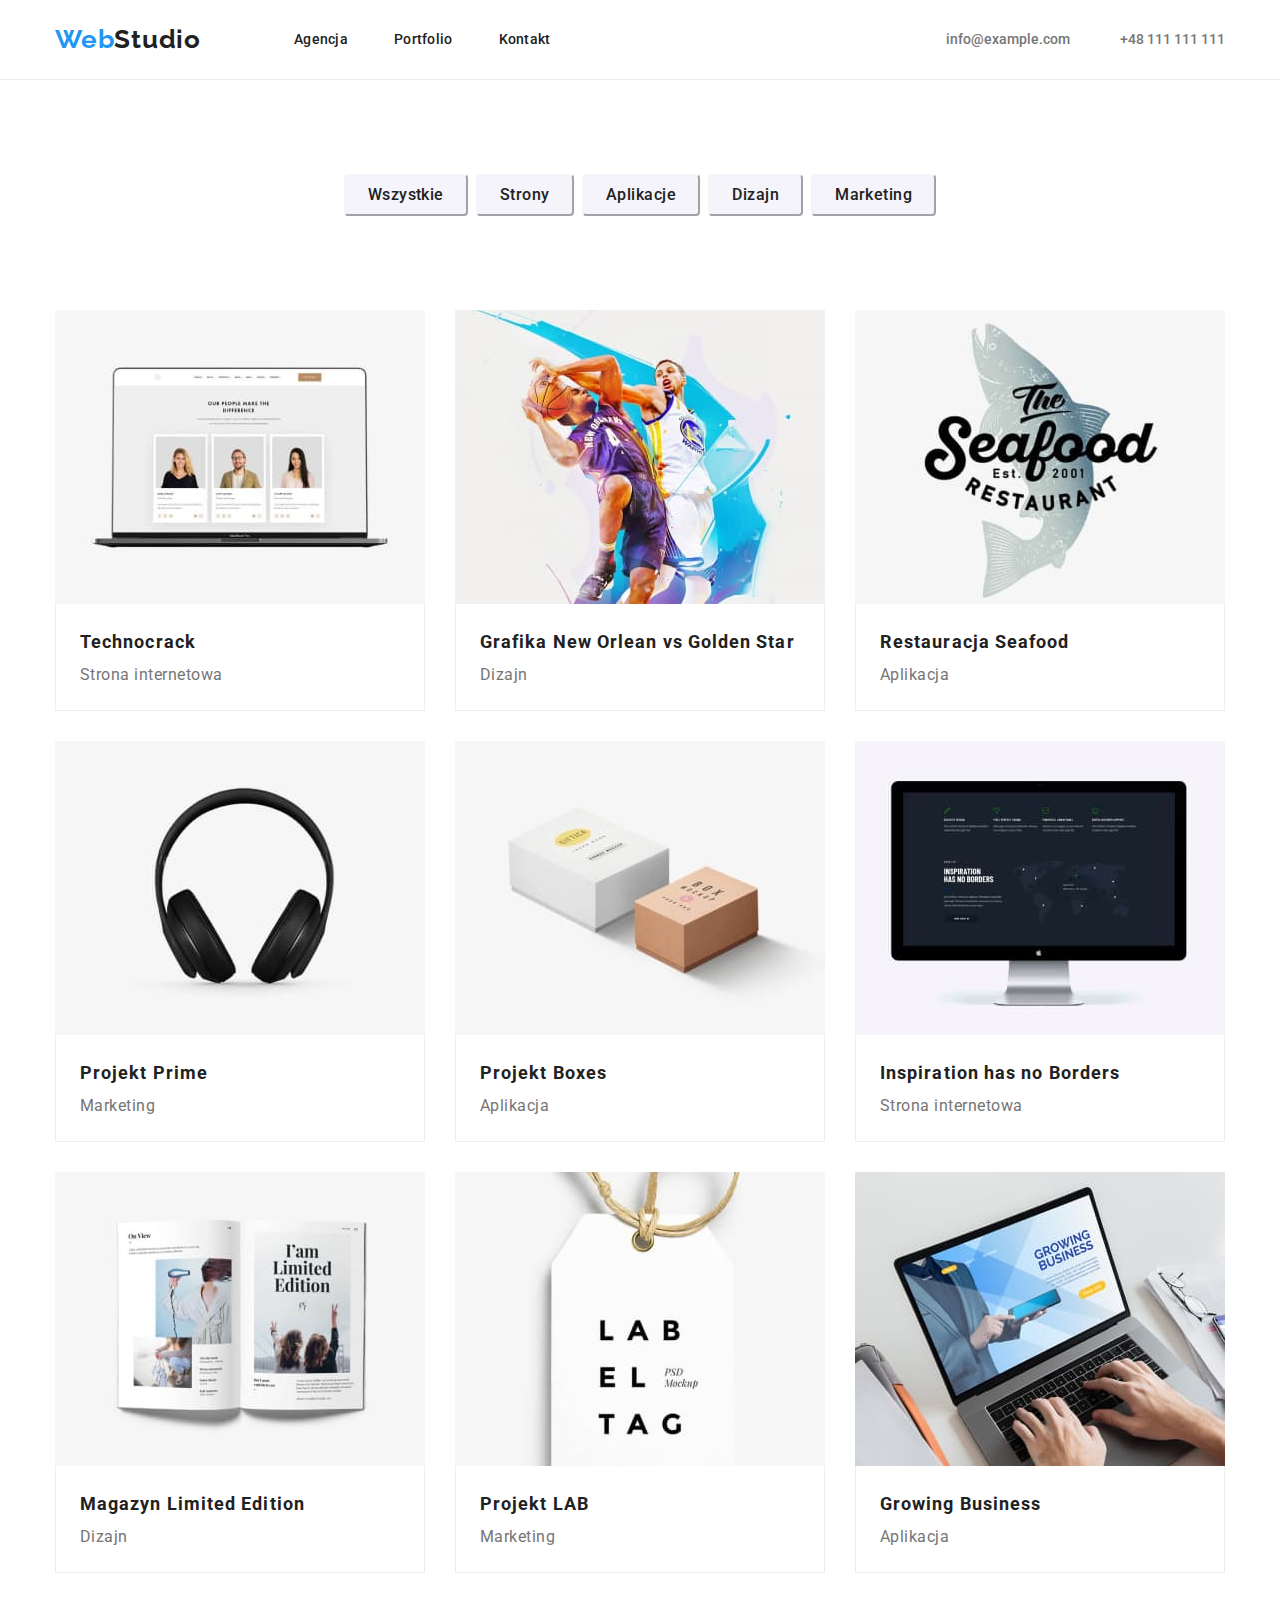
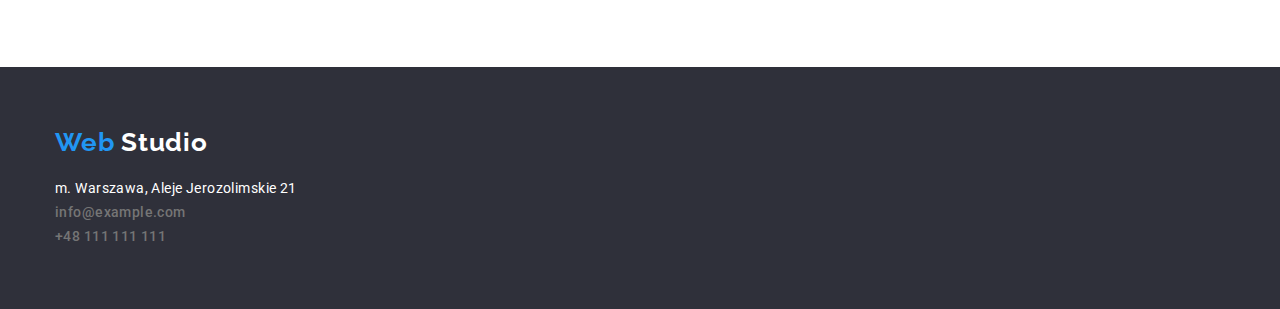
==== portfolio.html @ 1663e6a1 "Base of homework #4" ====
<!DOCTYPE html>
<html lang="pl">
  <head>
    <meta charset="UTF-8" />
    <meta http-equiv="X-UA-Compatible" content="IE=edge" />
    <meta name="viewport" content="width=device-width, initial-scale=1.0" />
    <title>Portfolio</title>
    <link rel="preconnect" href="https://fonts.googleapis.com" />
    <link rel="preconnect" href="https://fonts.gstatic.com" crossorigin />
    <link
      href="https://fonts.googleapis.com/css2?family=Raleway:wght@700&family=Roboto:wght@400;500;700;900&display=swap"
      rel="stylesheet"
    />
    <link
      rel="stylesheet"
      href="https://cdnjs.cloudflare.com/ajax/libs/modern-normalize/1.1.0/modern-normalize.min.css"
    />
    <link rel="stylesheet" href="./css/styles.css" />
  </head>
  <body>
    <header>
      <div class="container">
      <div class="menu-nav">
        <nav>
        <a href="./index.html" class="logo"
          >Web<span class="logo-1">Studio</span></a
        >
          <div>
            <ul class="header-link hl1">
              <li>
                <a href="./index.html" class="menu-nav-link">Agencja</a>
              </li>
              <li>
                <a href="./portfolio.html" class="menu-nav-link">Portfolio</a>
              </li>
              <li><a href="/" class="menu-nav-link">Kontakt</a></li>
            </ul>
          </div>
        </nav>
        <ul class="header-link hl2">
          <li>
            <a href="info@example.com" class="link">info@example.com</a>
          </li>
          <li>
            <a href="tel:+48111111111" class="link">+48 111 111 111</a>
          </li>
        </ul>
      </div>
    </header>
    <div class="container">
      <ul class="ul-button">
        <li>
          <button class="portfolio-button" type="button">Wszystkie</button>
        </li>
        <li>
          <button class="portfolio-button" type="button">Strony</button>
        </li>
        <li>
          <button class="portfolio-button" type="button">Aplikacje</button>
        </li>
        <li>
          <button class="portfolio-button" type="button">Dizajn</button>
        </li>
        <li>
          <button class="portfolio-button" type="button">Marketing</button>
        </li>
      </ul>
    </div>
    <section class="section">
      <div class="container">
        <ul class="ul-main-portfolio">
          <li class="li-main-portfolio">
            <img
              src="./images/Technocrack.jpg"
              alt="Strona internetowa Technocrack"
              width="370"
              height="294"
            />
            <div class="border-main-portfolio">
              <h3 class="portfolio-h3">Technocrack</h3>
              <p class="portfolio-p">Strona internetowa</p>
            </div>
          </li>
          <li class="li-main-portfolio">
            <img
              src="./images/GrafikaNewOrleavsGoldenStar.jpg"
              alt="Grafika zespołów New Orlean vs Golden Star"
              width="370"
              height="294"
            />
            <div class="border-main-portfolio">
              <h3 class="portfolio-h3">Grafika New Orlean vs Golden Star</h3>
              <p class="portfolio-p">Dizajn</p>
            </div>
          </li>
          <li class="li-main-portfolio">
            <img
              src="./images/RestauracjaSeafood.jpg"
              alt="Aplikacja Restauracji Seafood"
              width="370"
              height="294"
            />
            <div class="border-main-portfolio">
              <h3 class="portfolio-h3">Restauracja Seafood</h3>
              <p class="portfolio-p">Aplikacja</p>
            </div>
          </li>
          <li class="li-main-portfolio">
            <img
              src="./images/ProjektPrime.jpg"
              alt="Słuchawki nauszne"
              width="370"
              height="294"
            />
            <div class="border-main-portfolio">
              <h3 class="portfolio-h3">Projekt Prime</h3>
              <p class="portfolio-p">Marketing</p>
            </div>
          </li>
          <li class="li-main-portfolio">
            <img
              src="./images/ProjektBoxes.jpg"
              alt="Dwa kartoniki"
              width="370"
              height="294"
            />
            <div class="border-main-portfolio">
              <h3 class="portfolio-h3">Projekt Boxes</h3>
              <p class="portfolio-p">Aplikacja</p>
            </div>
          </li>
          <li class="li-main-portfolio">
            <img
              src="./images/InspirationhasnoBorders.jpg"
              alt="Strona internetowa Inspiration has no Borders"
              width="370"
              height="294"
            />
            <div class="border-main-portfolio">
              <h3 class="portfolio-h3">Inspiration has no Borders</h3>
              <p class="portfolio-p">Strona internetowa</p>
            </div>
          </li>
          <li class="li-main-portfolio">
            <img
              src="./images/MagazynLimitedEdition.jpg"
              alt="Wnetrze Magazynu Limited Edition"
              width="370"
              height="294"
            />
            <div class="border-main-portfolio">
              <h3 class="portfolio-h3">Magazyn Limited Edition</h3>
              <p class="portfolio-p">Dizajn</p>
            </div>
          </li>
          <li class="li-main-portfolio">
            <img
              src="./images/ProjektLAB.jpg"
              alt="Zawieszka LABEL TAG"
              width="370"
              height="294"
            />
            <div class="border-main-portfolio">
              <h3 class="portfolio-h3">Projekt LAB</h3>
              <p class="portfolio-p">Marketing</p>
            </div>
          </li>
          <li class="li-main-portfolio">
            <img
              src="./images/GrowingBusiness.jpg"
              alt="Aplikacja Growing Business"
              width="370"
              height="294"
            />
            <div class="border-main-portfolio">
              <h3 class="portfolio-h3">Growing Business</h3>
              <p class="portfolio-p">Aplikacja</p>
            </div>
          </li>
        </ul>
      </div>
    </section>
    <footer>
      <div class="footer">
        <div class="container">
          <div>
            <div class="footer-logo">
              <a href="./index.html" class="logo"
                >Web<span class="logo-2"> Studio</span></a
              >
            </div>
            <div>
              <address class="address">
                m. Warszawa, Aleje Jerozolimskie 21<br />
                <ul>
                  <li>
                    <a href="info@example.com" class="link">info@example.com</a>
                  </li>
                  <li>
                    <a href="tel:+48111111111" class="link">+48 111 111 111</a>
                  </li>
                </ul>
              </address>
            </div>
          </div>
        </div>
      </div>
    </footer>
  </body>
</html>
---- css/styles.css ----
:root {
  --main-color: #212121;
  --accent-color: #2196f3;
  --less-i-tex: #757575;
  --background: #ffffff;
  --portfolio-button: #f5f4fa;
}

* {
  margin: 0;
  padding: 0;
}

body {
  font-family: "Roboto", sans-serif;
  color: var(--main-color);
  background: var(--background);
}

.container {
  box-sizing: border-box;
  max-width: 1200px;
  padding: 0 15px;
  display: flex;
  width: 100%;
  margin: 0 auto;
}

.section {
  padding-top: 94px;
  padding-bottom: 94px;
}

header {
  padding-top: 24px;
  padding-bottom: 25px;
  border-bottom: 1px solid #ececec;
}

.menu-nav {
  width: 100%;
  display: flex;
  justify-content: space-between;
  align-items: center;
}

nav {
  display: flex;
  align-items: center;
}

.header-link {
  display: flex;
  align-items: center;
  padding: 0;
  flex-grow: 0;
}

.hl1 {
  gap: 46px;
  flex-grow: 3;
  justify-content: flex-start;
}

.hl2 {
  gap: 50px;
  flex-grow: 0;
  justify-content: flex-end;
}
.menu-nav-link {
  text-decoration: none;
  color: var(--main-color);
  font-size: 14px;
  line-height: 1.17;
  font-weight: 500;
  letter-spacing: 0.02em;
}

.menu-nav-link:hover,
.menu-nav-link:focus {
  color: var(--accent-color);
}

ul {
  list-style-type: none;
}

.section-1 {
  background: #2f303a;
  padding: 200px 0;
}

.h1-button {
  width: 100%;
  display: flex;
  justify-content: center;
  align-items: center;
  flex-direction: column;
  text-align: center;
}
.h1 {
  font-weight: 900;
  font-size: 44px;
  line-height: 1.36;
  letter-spacing: 0.06em;
  font-family: inherit;
  text-transform: uppercase;
  color: var(--background);
  margin: 0;
  padding-bottom: 30px;
  max-width: 696px;
}

.button {
  background: var(--accent-color);
  color: var(--background);
  font-family: "Roboto", sans-serif;
  font-weight: 700;
  font-size: 16px;
  line-height: 1.86;
  cursor: pointer;
  letter-spacing: 0.06em;
  border: 0;
  padding: 10px 41px 10px 42px;
}

.button:hover,
.button:focus {
  color: var(--accent-color);
}

.link {
  color: var(--less-i-tex);
  text-decoration: none;
  font-size: 14px;
  line-height: 1.17;
  font-weight: 500;
}

.link:hover,
.link:focus {
  color: var(--accent-color);
}

.link:visited {
  color: var(--less-i-tex);
}

.hide {
  display: none;
}

.section-2 {
  display: flex;
  flex-direction: row;
  justify-content: space-evenly;
}

.ul-display-1 {
  display: flex;
  gap: 30px;
  padding: 0;
}

.li-display {
  flex-basis: calc((100% - 20px) / 4);
  padding: 0;
}

.ul-display-2 {
  display: flex;
  align-items: flex-start;
  justify-content: space-between;
  gap: 30px;
  padding-left: 0;
}

.foto {
  display: block;
}

.h3 {
  font-weight: 700;
  font-size: 14px;
  line-height: 1.14;
  text-transform: uppercase;
  color: var(--main-color);
  padding-bottom: 10px;
}

.lorem {
  font-size: 14px;
  line-height: 1.71;
  color: var(--less-i-tex);
  letter-spacing: 0.03em;
}

.h2-font {
  font-size: 36px;
  line-height: 1.17;
  font-weight: 700;
  color: var(--main-color);
  padding-bottom: 50px;
  display: flex;
  justify-content: center;
}

.section-4 {
  background: #f5f4fa;
}

.we-container {
  display: flex;
  justify-content: space-between;
  align-items: center;
}

.we {
  font-weight: 500;
  font-size: 16px;
  line-height: 1.19;
  color: var(--main-color);
  display: flex;
  justify-content: center;
  padding-top: 30px;
}

.we-work {
  font-size: 16px;
  line-height: 1.19;
  color: var(--less-i-tex);
  display: flex;
  justify-content: center;
  padding-top: 10px;
  padding-bottom: 10px;
}

.footer {
  background-color: #2f303a;
  padding-top: 60px;
  padding-bottom: 60px;
}

.logo {
  font-family: "Raleway";
  font-weight: 700;
  font-size: 26px;
  line-height: 1.17;
  text-decoration: none;
  color: var(--accent-color);
  letter-spacing: 0.03em;
  margin-right: 93px;
}

.logo-1 {
  color: var(--main-color);
}

.logo-2 {
  color: #ffffff;
}

.logo:visited {
  color: var(--accent-color);
}

.footer-logo {
  padding-bottom: 20px;
}

.address {
  font-size: 14px;
  line-height: 1.71;
  font-style: normal;
  color: #ffffff;
  letter-spacing: 0.03em;
}

.address > ul {
  padding: 0;
  margin: 9 0 0 0;
}

.ul-button {
  display: flex;
  align-content: center;
  justify-content: center;
  gap: 8px;
  width: 100%;
  padding-top: 94px;
  margin: 0;
}

.portfolio-button {
  color: var(--main-color);
  background: var(--portfolio-button);
  border-radius: 4px;
  border-color: var(--portfolio-button);
  cursor: pointer;
  font-weight: 500;
  line-height: 1.62;
  text-align: center;
  letter-spacing: 0.03em;
  padding: 6px 22px;
}

.portfolio-button:hover,
.portfolio-button:focus {
  background: var(--accent-color);
  color: #ffffff;
}

.ul-main-portfolio {
  display: flex;
  flex-wrap: wrap;
  gap: 30px;
  padding: 0;
  margin: 0;
}

.border-main-portfolio {
  background: var(--background);
  border: 1px solid #eeeeee;
  border-top: 0;
  padding: 20px 24px 20px 24px;
}

.li-main-portfolio {
  flex-basis: calc((100% - 60px) / 3);
}

.li-main-portfolio > img {
  display: block;
}

.portfolio-h3 {
  font-weight: 700;
  font-size: 18px;
  line-height: 2;
  color: var(--main-color);
  letter-spacing: 0.06em;
  margin: 0;
}

.portfolio-p {
  font-size: 16px;
  line-height: 1.86;
  color: var(--less-i-tex);
  letter-spacing: 0.03em;
  margin: 0;
}
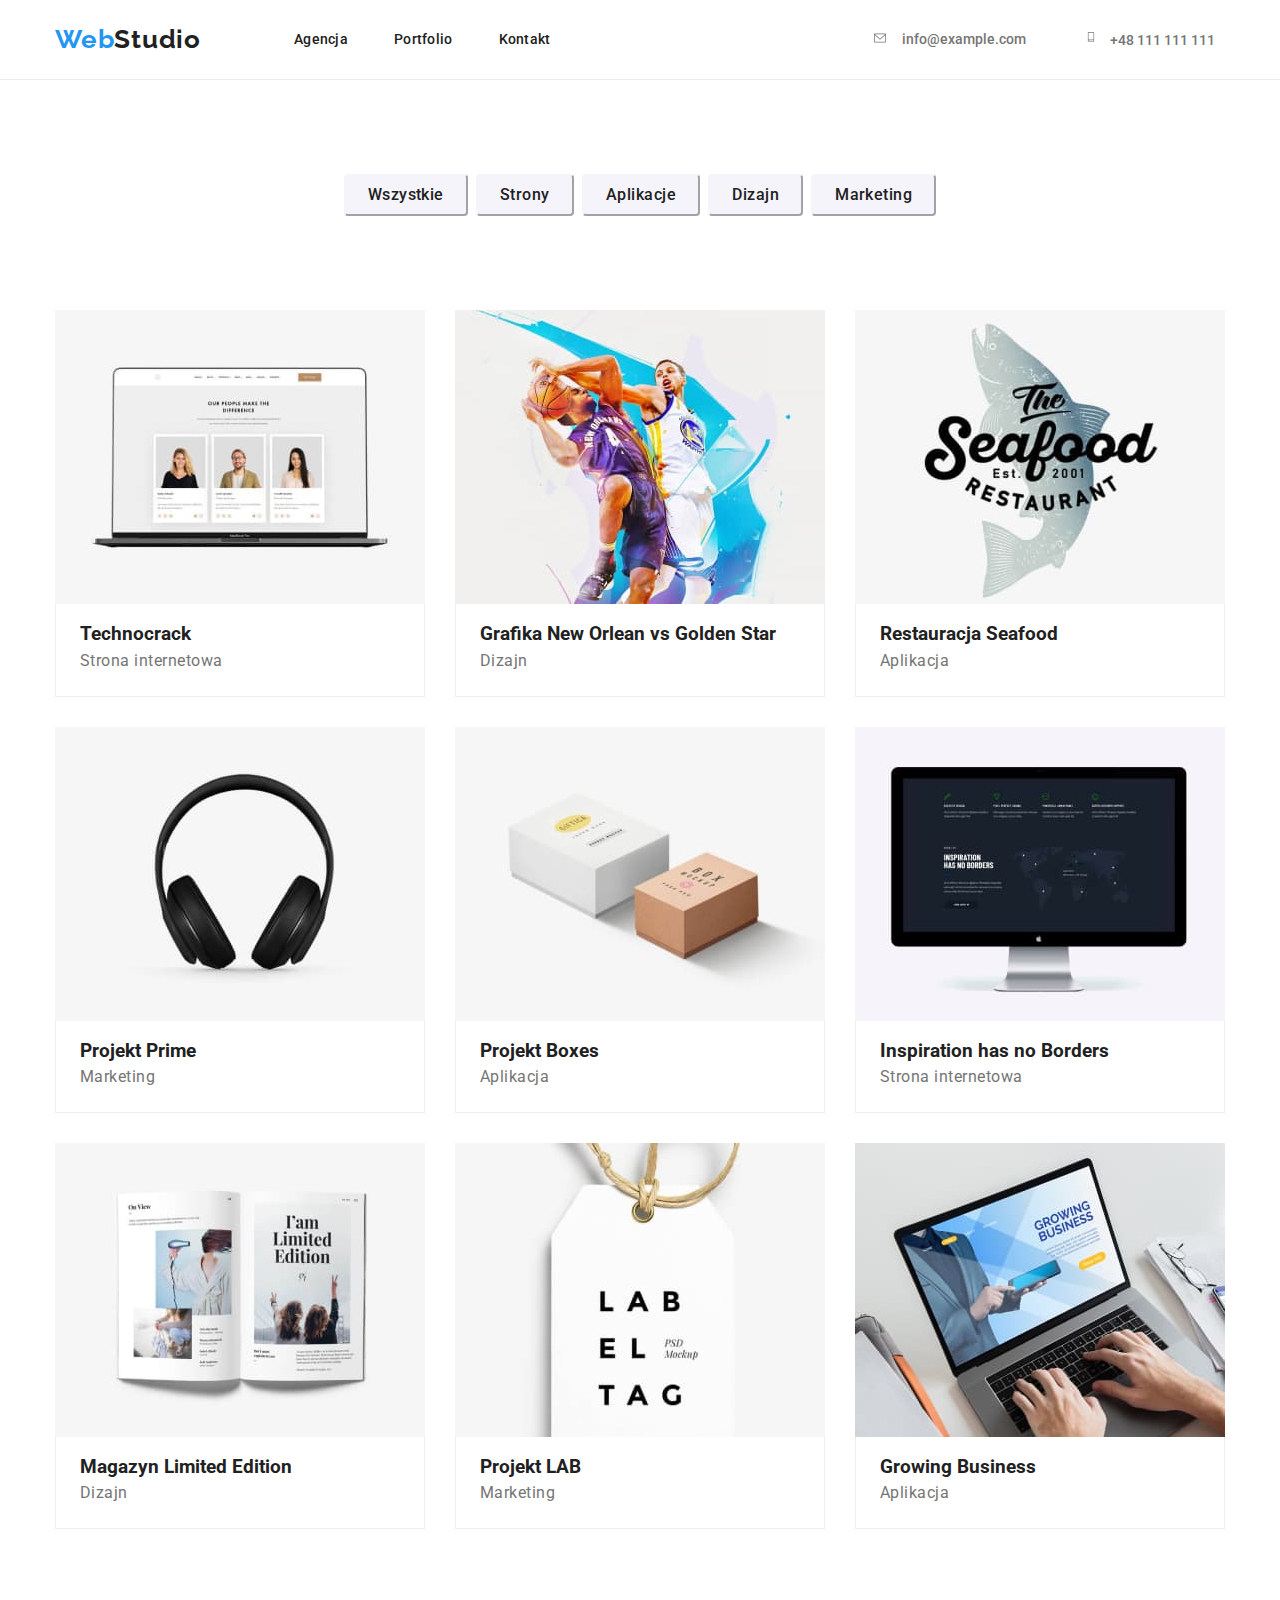
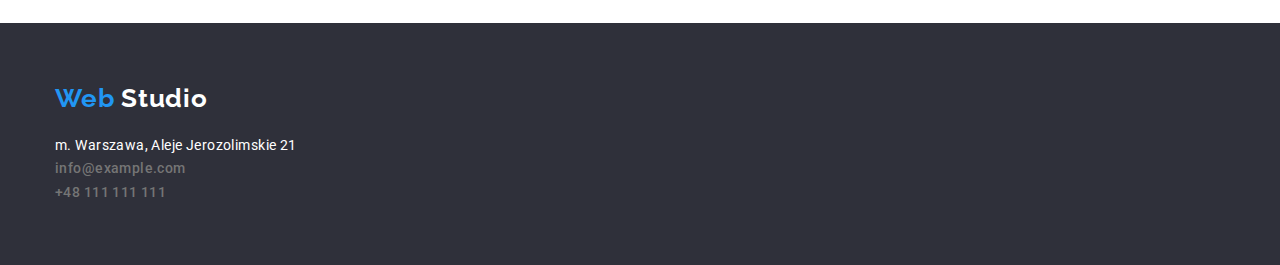
==== commit c82e3b21: "like a child in the fog" ====
--- a/portfolio.html
+++ b/portfolio.html
@@ -38,11 +38,17 @@
           </div>
         </nav>
         <ul class="header-link hl2">
+         <li>
+            <svg width="16px" height="12px" class="envelope">
+              <use xlink:href="./icons.svg.svg#icon-envelope-1"></use>
+            </svg>
+            <a href="info@example.com" class="link envelope">info@example.com</a>
+          </li>
           <li>
-            <a href="info@example.com" class="link">info@example.com</a>
-          </li>
-          <li>
-            <a href="tel:+48111111111" class="link">+48 111 111 111</a>
+            <svg width="10px" height="16px" class="smartphone">
+              <use xlink:href="./icons.svg.svg#icon-smartphone"></use>
+            </svg>
+            <a href="tel:+48111111111" class="link smartphone">+48 111 111 111</a>
           </li>
         </ul>
       </div>
--- a/css/styles.css
+++ b/css/styles.css
@@ -4,6 +4,7 @@
   --less-i-tex: #757575;
   --background: #ffffff;
   --portfolio-button: #f5f4fa;
+  --our-clients:#AFB1B8;
 }
 
 * {
@@ -67,6 +68,17 @@
   flex-grow: 0;
   justify-content: flex-end;
 }
+
+.envelope,
+.smartphone {
+  margin-right: 10px;
+  fill: #757575;
+}
+.envelope:hover,
+.smartphone:hover {
+  fill: var(--accent-color);
+}
+
 .menu-nav-link {
   text-decoration: none;
   color: var(--main-color);
@@ -86,8 +98,11 @@
 }
 
 .section-1 {
-  background: #2f303a;
   padding: 200px 0;
+  background-color: linear-gradient (rgba(47, 48, 58, 0.4));
+  background-image: url(../images/ImgHeader.jpg);
+  max-width: 1600px;
+  margin: auto;
 }
 
 .h1-button {
@@ -160,11 +175,25 @@
   display: flex;
   gap: 30px;
   padding: 0;
+  margin: 0;
 }
 
 .li-display {
   flex-basis: calc((100% - 20px) / 4);
   padding: 0;
+}
+
+.li-display > svg {
+  padding-top: 25px;
+  padding-bottom: 25px;
+  background-color: var(--portfolio-button);
+border-radius: 4px;
+}
+
+
+.li-display-svg {
+  width: 70px;
+ height: 70px;
 }
 
 .ul-display-2 {
@@ -173,6 +202,13 @@
   justify-content: space-between;
   gap: 30px;
   padding-left: 0;
+ }
+
+.shadow {
+  box-shadow: 0px 1px 3px rgba(0, 0, 0, 0.12), 0px 1px 1px rgba(0, 0, 0, 0.14),
+    0px 2px 1px rgba(0, 0, 0, 0.2);
+  border-radius: 0px 0px 4px 4px;
+  background: var(--background);
 }
 
 .foto {
@@ -186,6 +222,7 @@
   text-transform: uppercase;
   color: var(--main-color);
   padding-bottom: 10px;
+  padding-top: 30px;
 }
 
 .lorem {
@@ -233,6 +270,27 @@
   justify-content: center;
   padding-top: 10px;
   padding-bottom: 10px;
+}
+
+.our-clients {
+  display: flex;
+  align-items: flex-start;
+  justify-content: space-between;
+}
+
+.our-clients > svg {
+  fill:var(--our-clients);
+}
+
+.our-clients > svg:hover {
+  fill: var(--accent-color);
+}
+
+.frame {
+width: 170px;
+height: 92px;
+border: 1px solid var(--our-clients);
+border-radius: 4px;
 }
 
 .footer {
@@ -308,6 +366,8 @@
 .portfolio-button:focus {
   background: var(--accent-color);
   color: #ffffff;
+  box-shadow: 0px 1px 3px rgba(0, 0, 0, 0.12), 0px 1px 1px rgba(0, 0, 0, 0.14),
+    0px 2px 1px rgba(0, 0, 0, 0.2);
 }
 
 .ul-main-portfolio {
@@ -333,6 +393,11 @@
   display: block;
 }
 
+.li-main-portfolio:hover {
+    box-shadow: 0px 1px 3px rgba(0, 0, 0, 0.12), 0px 1px 1px rgba(0, 0, 0, 0.14),
+    0px 2px 1px rgba(0, 0, 0, 0.2);
+  }
+}
 .portfolio-h3 {
   font-weight: 700;
   font-size: 18px;
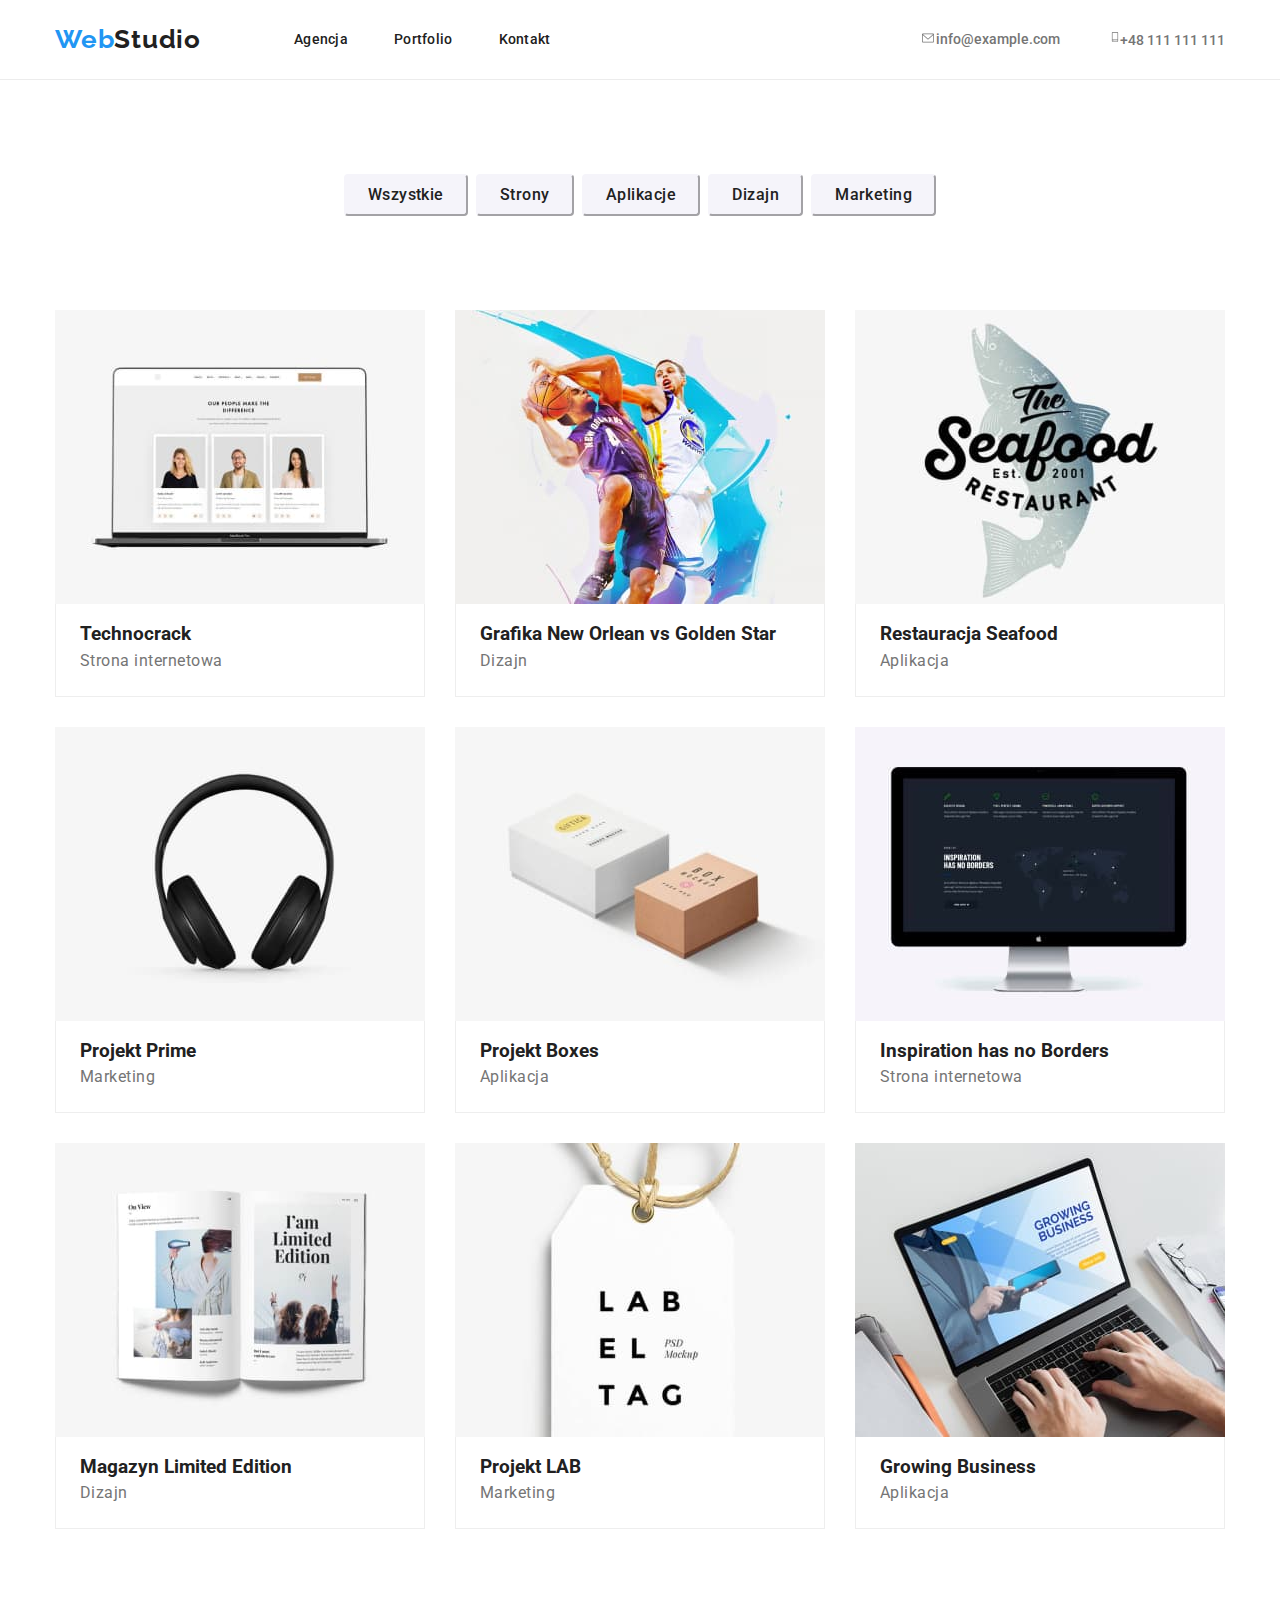
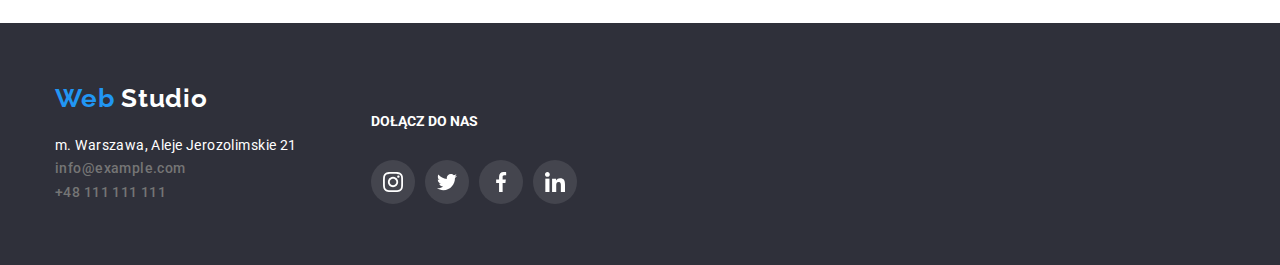
==== commit b9030b0e: "Homework #4" ====
--- a/portfolio.html
+++ b/portfolio.html
@@ -38,17 +38,15 @@
           </div>
         </nav>
         <ul class="header-link hl2">
-         <li>
-            <svg width="16px" height="12px" class="envelope">
-              <use xlink:href="./icons.svg.svg#icon-envelope-1"></use>
-            </svg>
-            <a href="info@example.com" class="link envelope">info@example.com</a>
+        <li>
+            <a href="info@example.com" class="link envelope"><svg width="16px" height="12px">
+              <use xlink:href="./images/icons.svg#icon-envelope-1"></use>
+            </svg>info@example.com</a>
           </li>
           <li>
-            <svg width="10px" height="16px" class="smartphone">
-              <use xlink:href="./icons.svg.svg#icon-smartphone"></use>
-            </svg>
-            <a href="tel:+48111111111" class="link smartphone">+48 111 111 111</a>
+            <a href="tel:+48111111111" class="link smartphone"><svg width="10px" height="16px">
+              <use xlink:href="./images/icons.svg#icon-smartphone"></use>
+            </svg>+48 111 111 111</a>
           </li>
         </ul>
       </div>
@@ -189,7 +187,8 @@
     <footer>
       <div class="footer">
         <div class="container">
-          <div>
+          <div class="footer-display">
+            <div>
             <div class="footer-logo">
               <a href="./index.html" class="logo"
                 >Web<span class="logo-2"> Studio</span></a
@@ -209,6 +208,28 @@
               </address>
             </div>
           </div>
+          <div class="footer-socials">
+            <h3 class="h3 logo-2">Dołącz do nas</h3>
+            <div class="we-svg footer-sm">
+                    <div class="svg-circle footer-svg">
+                  <svg width="20px" height="20px">
+                <use xlink:href="./images/icons.svg#icon-instagram-2"></use>
+              </svg></div>
+               <div class="svg-circle footer-svg">
+                  <svg width="20px" height="20px">
+                <use xlink:href="./images/icons.svg#icon-twitter-1"></use>
+              </svg></div>
+               <div class="svg-circle footer-svg">
+                  <svg width="20px" height="20px">
+                <use xlink:href="./images/icons.svg#icon-facebook-1"></use>
+              </svg></div>
+               <div class="svg-circle footer-svg">
+                  <svg width="20px" height="20px">
+                <use xlink:href="./images/icons.svg#icon-linkedin-1"></use>
+              </svg></div>
+                  </div>
+                  </div>
+          </div>
         </div>
       </div>
     </footer>
--- a/css/styles.css
+++ b/css/styles.css
@@ -5,6 +5,7 @@
   --background: #ffffff;
   --portfolio-button: #f5f4fa;
   --our-clients:#AFB1B8;
+  --footer-color:#2F303A;
 }
 
 * {
@@ -71,11 +72,17 @@
 
 .envelope,
 .smartphone {
-  margin-right: 10px;
-  fill: #757575;
-}
+ fill: #757575;
+}
+
+..envelope::before,
+.smartphone::before {
+}
+
 .envelope:hover,
-.smartphone:hover {
+.smartphone:hover,
+.envelope:focus,
+.smartphone:focus {
   fill: var(--accent-color);
 }
 
@@ -99,7 +106,10 @@
 
 .section-1 {
   padding: 200px 0;
-  background-color: linear-gradient (rgba(47, 48, 58, 0.4));
+  background-image: linear-gradient(
+    to bottom,
+    var(--background),
+    var(--our-clients));
   background-image: url(../images/ImgHeader.jpg);
   max-width: 1600px;
   margin: auto;
@@ -181,21 +191,18 @@
 .li-display {
   flex-basis: calc((100% - 20px) / 4);
   padding: 0;
-}
-
-.li-display > svg {
+ }
+
+.lorem-svg {
   padding-top: 25px;
   padding-bottom: 25px;
   background-color: var(--portfolio-button);
-border-radius: 4px;
-}
-
-
-.li-display-svg {
-  width: 70px;
- height: 70px;
-}
-
+  border-radius: 4px;
+  display: flex;
+  flex-direction: row;
+  justify-content: center;
+  }
+ 
 .ul-display-2 {
   display: flex;
   align-items: flex-start;
@@ -204,16 +211,11 @@
   padding-left: 0;
  }
 
-.shadow {
-  box-shadow: 0px 1px 3px rgba(0, 0, 0, 0.12), 0px 1px 1px rgba(0, 0, 0, 0.14),
-    0px 2px 1px rgba(0, 0, 0, 0.2);
+ .shadow {
+  background: var(--background);
+  box-shadow: 0px 1px 3px rgba(0, 0, 0, 0.12), 0px 1px 1px rgba(0, 0, 0, 0.14), 0px 2px 1px rgba(0, 0, 0, 0.2);
   border-radius: 0px 0px 4px 4px;
-  background: var(--background);
-}
-
-.foto {
-  display: block;
-}
+ }
 
 .h3 {
   font-weight: 700;
@@ -230,6 +232,7 @@
   line-height: 1.71;
   color: var(--less-i-tex);
   letter-spacing: 0.03em;
+  flex-wrap: wrap;
 }
 
 .h2-font {
@@ -272,29 +275,58 @@
   padding-bottom: 10px;
 }
 
+.we-svg {
+  display: flex;
+  flex-direction: row;
+  justify-content: space-between;
+  padding: 16px 30px 30px 30px;
+}
+.svg-circle {
+  border-radius: 50%;
+  width: 44px;
+  height: 44px;
+  background-color: var(--background);
+  display: flex;
+  justify-content: center;
+  align-items: center;
+  fill: var(--our-clients);
+}
+
+.svg-circle:focus,
+.svg-circle:hover {
+  fill: var(--background);
+  background-color: var(--accent-color);
+}
+
 .our-clients {
   display: flex;
-  align-items: flex-start;
-  justify-content: space-between;
-}
-
-.our-clients > svg {
-  fill:var(--our-clients);
-}
-
-.our-clients > svg:hover {
+  justify-content: space-between;
+  align-items: center;
+}
+
+.wider {
+  width: 1170px;
+}
+.frame {
+  width: 170px;
+  height: 92px;
+  border: 1px solid var(--our-clients);
+  border-radius: 4px;
+  fill: var(--our-clients);
+  display: flex;
+  justify-content: center;
+  align-items: center;
+  background-color: var(--background);
+}
+
+.frame:focus,
+.frame:hover {
   fill: var(--accent-color);
-}
-
-.frame {
-width: 170px;
-height: 92px;
-border: 1px solid var(--our-clients);
-border-radius: 4px;
+  border: 1px solid var(--accent-color);
 }
 
 .footer {
-  background-color: #2f303a;
+  background-color: var(--footer-color);
   padding-top: 60px;
   padding-bottom: 60px;
 }
@@ -315,7 +347,7 @@
 }
 
 .logo-2 {
-  color: #ffffff;
+  color: var(--background)
 }
 
 .logo:visited {
@@ -330,7 +362,7 @@
   font-size: 14px;
   line-height: 1.71;
   font-style: normal;
-  color: #ffffff;
+  color: var(--background);
   letter-spacing: 0.03em;
 }
 
@@ -338,7 +370,35 @@
   padding: 0;
   margin: 9 0 0 0;
 }
-
+.footer-svg {
+  background-color: rgba(255, 255, 255, 0.1);
+  fill: var(--background);
+}
+
+.footer-svg:focus,
+.footer-svg:hover {
+  fill: var(--background);
+  background-color: var(--accent-color);
+}
+
+.footer-display {
+  display: flex;
+  align-items: center;
+ }
+
+.footer-socials {
+  justify-content: flex-start;
+  margin-left: 70px;
+  width: 206px;
+}
+
+.footer-sm {
+  padding: 20px 0 0 0;
+  display: flex;
+  justify-content: space-between;
+
+
+}
 .ul-button {
   display: flex;
   align-content: center;
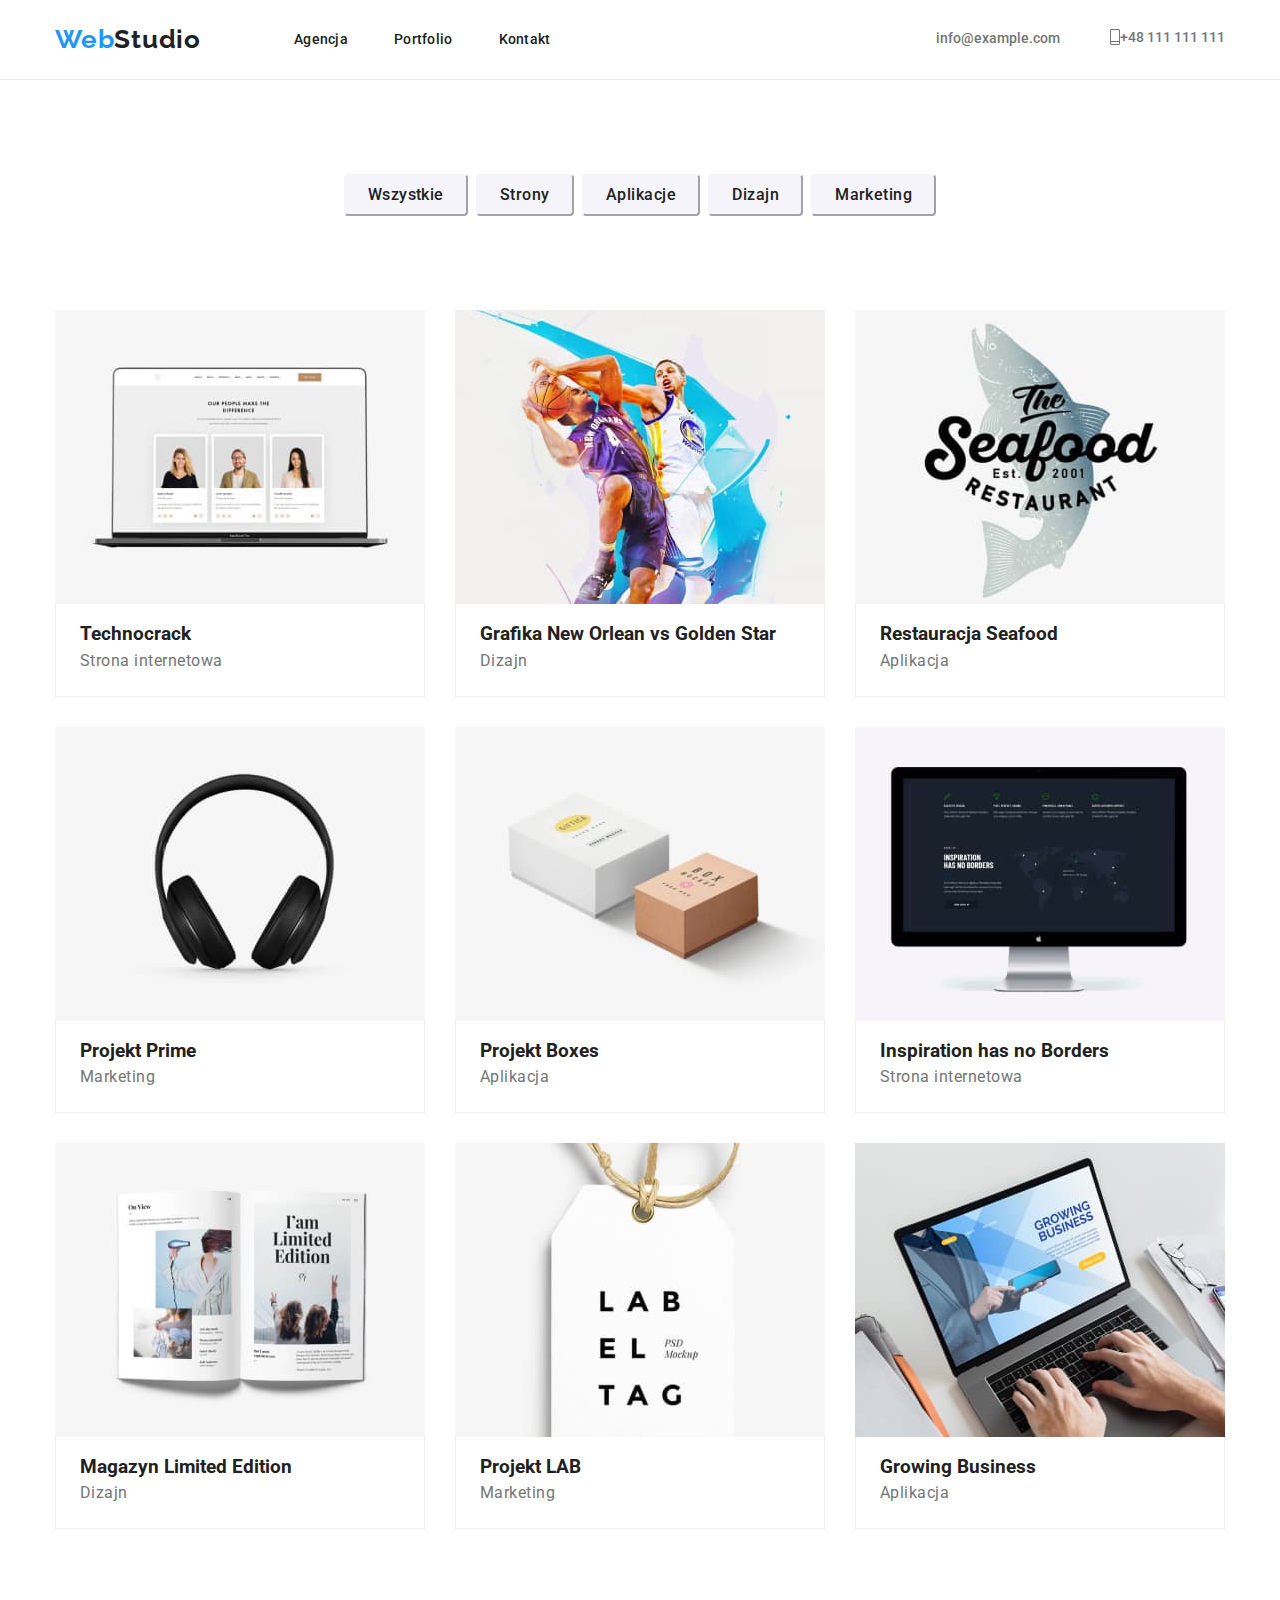
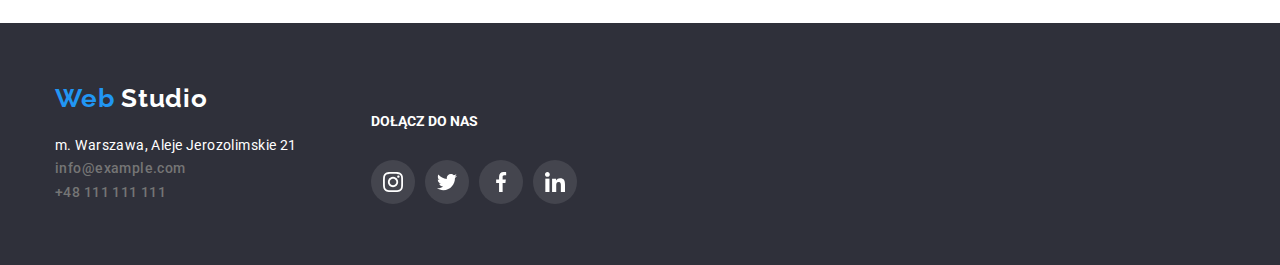
==== commit 1476caef: "Final attempt to homework#4" ====
--- a/portfolio.html
+++ b/portfolio.html
@@ -39,7 +39,7 @@
         </nav>
         <ul class="header-link hl2">
         <li>
-            <a href="info@example.com" class="link envelope"><svg width="16px" height="12px">
+            <a href="info@example.com" class="link envelope"><svg class="header-svg" width="16px" height="12px">
               <use xlink:href="./images/icons.svg#icon-envelope-1"></use>
             </svg>info@example.com</a>
           </li>
--- a/css/styles.css
+++ b/css/styles.css
@@ -70,20 +70,28 @@
   justify-content: flex-end;
 }
 
+.header-svg {
+  margin-right: 10px;
+ }
+
 .envelope,
 .smartphone {
- fill: #757575;
-}
-
-..envelope::before,
+ fill: var(--less-i-tex);
+ display: inline-flex;
+ justify-content: center;
+ align-items: center;
+} 
+
+.envelope::before,
 .smartphone::before {
+  fill: var(--less-i-tex);
 }
 
 .envelope:hover,
 .smartphone:hover,
 .envelope:focus,
 .smartphone:focus {
-  fill: var(--accent-color);
+  stroke: var(--accent-color);
 }
 
 .menu-nav-link {
